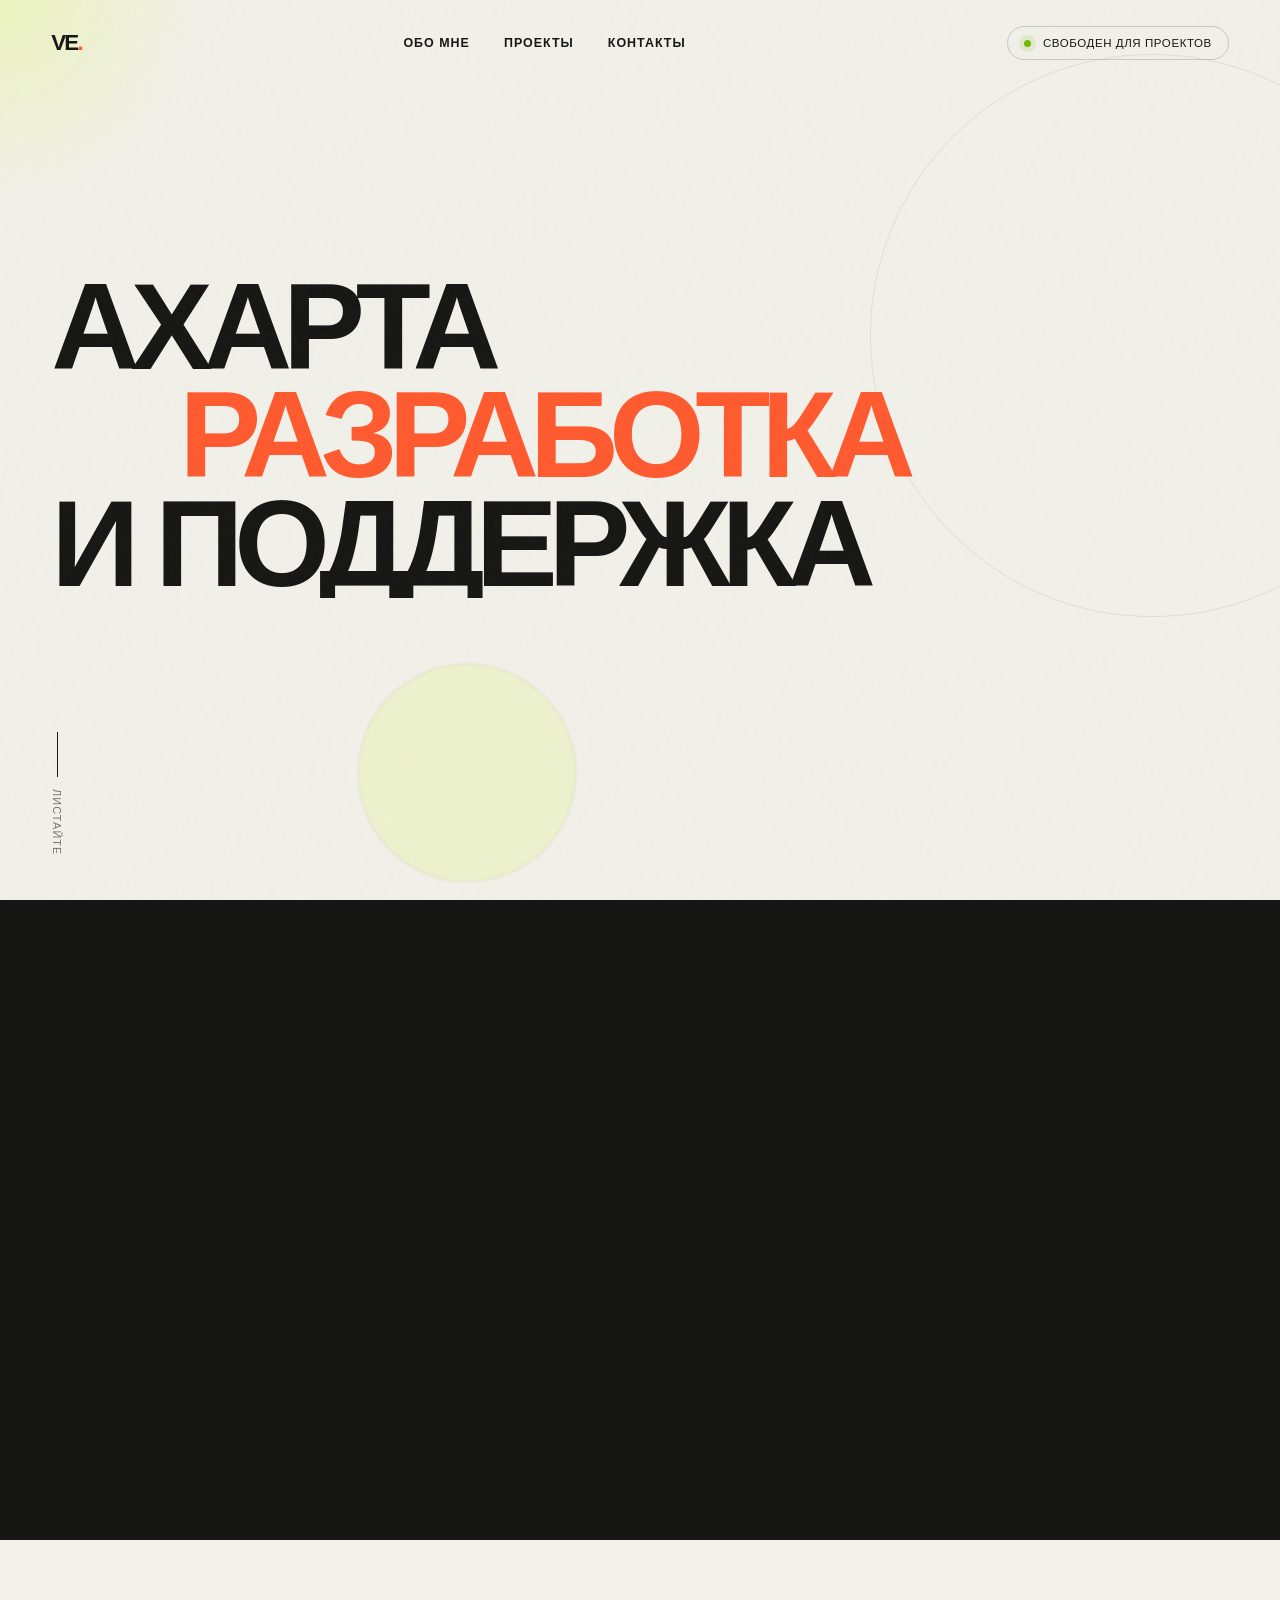
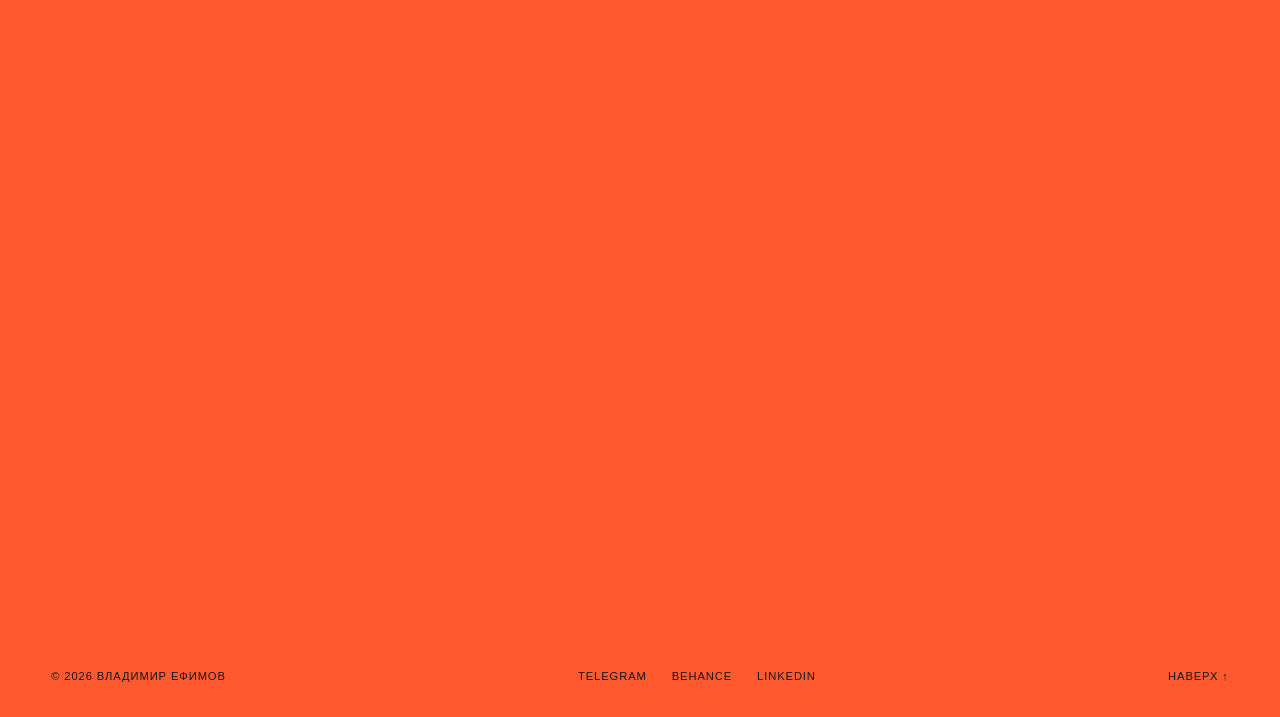
==== index.html @ 21f36f35 "Simplify portfolio copy" ====
<!doctype html>
<html lang="ru">
  <head>
    <meta charset="UTF-8" />
    <meta name="viewport" content="width=device-width, initial-scale=1.0" />
    <meta
      name="description"
      content="Сайт Владимира Ефимова о разработке, настройке и поддержке Axapta версий от 3.0 до 2009."
    />
    <title>Владимир Ефимов — специалист по Axapta</title>
    <link rel="stylesheet" href="styles.css" />
  </head>
  <body>
    <div class="noise" aria-hidden="true"></div>
    <div class="cursor-glow" aria-hidden="true"></div>

    <header class="site-header">
      <a class="logo" href="#top" aria-label="На главную">VE<span>.</span></a>
      <nav class="nav" aria-label="Основная навигация">
        <a href="#about">Обо мне</a>
        <a href="#work">Проекты</a>
        <a href="#contact">Контакты</a>
      </nav>
      <a class="status" href="#contact"><i></i> Свободен для проектов</a>
    </header>

    <main>
      <section class="hero" id="top">
        <div class="hero-orbit orbit-one" aria-hidden="true"></div>
        <div class="hero-orbit orbit-two" aria-hidden="true"></div>
        <p class="eyebrow reveal">Работаю с Axapta 3.0—2009</p>
        <h1 class="hero-title" aria-label="Разработка и поддержка Axapta">
          <span class="title-line"><span>AXAPTA</span></span>
          <span class="title-line accent-line"><span>РАЗРАБОТКА</span></span>
          <span class="title-line"><span>И ПОДДЕРЖКА</span></span>
        </h1>
        <div class="hero-bottom reveal">
          <p>
            Помогаю настроить Axapta под задачи компании: разбираюсь в
            требованиях, дорабатываю систему и поддерживаю её после запуска.
          </p>
          <a class="round-link magnetic" href="#work" aria-label="Смотреть проекты">
            <span>Смотреть<br />проекты</span>
            <b>↘</b>
          </a>
        </div>
        <div class="scroll-note" aria-hidden="true"><span></span> Листайте</div>
      </section>

      <section class="about section" id="about">
        <div class="section-label reveal"><span>01</span> Обо мне</div>
        <div class="about-grid">
          <h2 class="reveal">Помогаю работать<br />с <em>Axapta</em>.</h2>
          <div class="about-copy reveal">
            <p>
              Я Владимир Ефимов. Программирую, настраиваю и поддерживаю Axapta —
              от версии 3.0 до Microsoft Dynamics AX 2009. Могу разобраться в
              требованиях, внести изменения и помочь с запуском.
            </p>
            <div class="stats">
              <div><strong data-count="3">0</strong><span>направления работы</span></div>
              <div><strong data-count="3">0</strong><span>версии Axapta</span></div>
              <div><strong data-count="20">0</strong><span>лет опыта</span></div>
            </div>
          </div>
        </div>
      </section>

      <section class="work section" id="work">
        <div class="section-label reveal"><span>02</span> Проекты</div>
        <div class="projects">
          <a class="project project-dark reveal" href="axapta-3.html" aria-label="Открыть страницу проекта Axapta 3.0">

            <div class="project-top"><span>01 / 03</span><span>Внедрение · Производство</span></div>
            <div class="project-visual visual-aurora" aria-hidden="true">
              <div class="aurora-sphere"></div>
              <p>AXAPTA 3.0</p>
                Внедрение в компании по сборке компьютеров: расчёты с клиентами
                и поставщиками, склад, финансы и производство. Перенос данных из
                прежней корпоративной системы, настройка Axapta и прав доступа.
            </div>
          </a>

          <a class="project project-light reveal" href="axapta-4.html" aria-label="Открыть страницу проекта Axapta 4.0">
            <div class="project-top"><span>02 / 03</span><span>Доработка · Розничная торговля</span></div>
            <div class="project-visual visual-mono" aria-hidden="true">
              <div class="mono-card">X++</div>
              <div class="mono-ring"></div>
              <p>AXAPTA<br />4.0</p>
            </div>
            <div class="project-info">
              <h3>Axapta 4.0</h3>
              <p>Доработка системы и обмен данными с магазинами и сайтами.</p>
              <span class="project-arrow" aria-hidden="true">↗</span>
            </div>
          </a>

          <a class="project project-acid reveal" href="dynamics-ax-2009.html" aria-label="Открыть страницу проекта Dynamics AX 2009">
            <div class="project-top"><span>03 / 03</span><span>Внедрение · Поставка оборудования</span></div>
            <div class="project-visual visual-pulse" aria-hidden="true">
              <div class="pulse-lines"></div>
              <p>DYNAMICS<br />AX 2009</p>
            </div>
            <div class="project-info">
              <h3>Dynamics AX 2009</h3>
              <p>Запуск системы, настройка доступа и поддержка пользователей.</p>
              <span class="project-arrow" aria-hidden="true">↗</span>
            </div>
          </a>
        </div>
      </section>

      <section class="services section">
        <div class="section-label reveal"><span>03</span> Что я делаю</div>
        <div class="service-list">
          <div class="service reveal"><span>01</span><h3>Разработка</h3><p>Дорабатываю Axapta, настраиваю обмен данными и поддерживаю код.</p><b>✦</b></div>
          <div class="service reveal"><span>02</span><h3>Настройка</h3><p>Настраиваю Axapta под процессы компании.</p><b>✦</b></div>
          <div class="service reveal"><span>03</span><h3>Анализ</h3><p>Собираю требования и предлагаю понятный план работы.</p><b>✦</b></div>

        </div>
      </section>

      <section class="contact section" id="contact">
        <p class="eyebrow reveal">Нужна помощь с Axapta?</p>
        <h2 class="reveal">ДАВАЙТЕ<br /><em>ОБСУДИМ</em> ЗАДАЧУ</h2>
        <a class="contact-link magnetic reveal" href="mailto:wef2000@mail.ru">
          wef2000@mail.ru <span>↗</span>
        </a>
        <footer>
          <span>© 2026 Владимир Ефимов</span>
          <div><a href="#">Telegram</a><a href="#">Behance</a><a href="#">LinkedIn</a></div>
          <a href="#top">Наверх ↑</a>
        </footer>
      </section>
    </main>

    <script src="script.js"></script>
  </body>
</html>
---- styles.css ----
:root {
  --ink: #161714;
  --paper: #f1f0e9;
  --muted: #77786f;
  --acid: #d8ff35;
  --orange: #ff5a2f;
  --line: rgba(22, 23, 20, 0.18);
}

* { box-sizing: border-box; }
html { scroll-behavior: smooth; overflow-x: hidden; }
body {
  margin: 0;
  background: var(--paper);
  color: var(--ink);
  font-family: Arial, Helvetica, sans-serif;
  overflow-x: hidden;
}

a { color: inherit; text-decoration: none; }
.noise {
  position: fixed; inset: 0; z-index: 20; pointer-events: none; opacity: .05;
  background-image: url("data:image/svg+xml,%3Csvg viewBox='0 0 180 180' xmlns='http://www.w3.org/2000/svg'%3E%3Cfilter id='n'%3E%3CfeTurbulence type='fractalNoise' baseFrequency='.9' numOctaves='4' stitchTiles='stitch'/%3E%3C/filter%3E%3Crect width='100%25' height='100%25' filter='url(%23n)' opacity='.55'/%3E%3C/svg%3E");
}
.cursor-glow {
  position: fixed; width: 420px; height: 420px; border-radius: 50%; z-index: -1;
  background: radial-gradient(circle, rgba(216,255,53,.24), transparent 68%);
  transform: translate(-50%, -50%); pointer-events: none; transition: opacity .3s;
}

.site-header {
  position: absolute; z-index: 10; top: 0; left: 0; width: 100%; padding: 26px 4vw;
  display: flex; justify-content: space-between; align-items: center;
}
.logo { font: 600 1.4rem "Arial Black", Arial, sans-serif; letter-spacing: -.08em; }
.logo span { color: var(--orange); }
.nav { display: flex; gap: 34px; font-size: .78rem; font-weight: 600; text-transform: uppercase; letter-spacing: .08em; }
.nav a { position: relative; }
.nav a::after { content: ""; position: absolute; left: 0; bottom: -5px; width: 100%; height: 1px; background: currentColor; transform: scaleX(0); transform-origin: right; transition: transform .35s; }
.nav a:hover::after { transform: scaleX(1); transform-origin: left; }
.status { padding: 10px 16px; border: 1px solid var(--line); border-radius: 100px; font-size: .72rem; text-transform: uppercase; letter-spacing: .05em; }
.status i { display: inline-block; width: 7px; height: 7px; margin-right: 8px; border-radius: 50%; background: #74b900; box-shadow: 0 0 0 5px rgba(116,185,0,.12); animation: blink 2s infinite; }

.hero { min-height: 100vh; padding: 155px 4vw 50px; display: flex; flex-direction: column; justify-content: center; position: relative; isolation: isolate; }
.eyebrow { margin: 0 0 28px; font-size: .73rem; font-weight: 700; text-transform: uppercase; letter-spacing: .18em; }
.hero-title { margin: 0; font: 600 clamp(3.6rem, 9.6vw, 10rem)/.88 "Arial Black", Arial, sans-serif; letter-spacing: -.075em; }
.title-line { display: block; overflow: hidden; }
.title-line > span { display: block; animation: titleIn 1s cubic-bezier(.16,1,.3,1) both; }
.title-line:nth-child(2) > span { animation-delay: .12s; }
.title-line:nth-child(3) > span { animation-delay: .24s; }
.accent-line { color: var(--orange); padding-left: 10vw; }
.hero-bottom { display: grid; grid-template-columns: 1fr auto; align-items: end; margin-top: 35px; padding-left: 44%; }
.hero-bottom > p { max-width: 460px; margin: 0; font-size: clamp(.95rem, 1.35vw, 1.25rem); line-height: 1.65; color: #51524c; }
.round-link { width: 140px; height: 140px; margin-left: 40px; padding: 24px; display: flex; flex-direction: column; justify-content: space-between; background: var(--acid); border-radius: 50%; font-size: .75rem; font-weight: 700; text-transform: uppercase; transition: transform .3s, border-radius .4s; }
.round-link:hover { border-radius: 35%; transform: rotate(-8deg); }
.round-link b { align-self: flex-end; font-size: 1.5rem; }
.scroll-note { position: absolute; left: 4vw; bottom: 45px; display: flex; align-items: center; gap: 12px; color: var(--muted); font-size: .68rem; text-transform: uppercase; letter-spacing: .1em; writing-mode: vertical-rl; }
.scroll-note span { width: 1px; height: 45px; background: var(--ink); animation: scrollLine 2s infinite; }
.hero-orbit { position: absolute; z-index: -1; border: 1px solid rgba(22,23,20,.08); border-radius: 50%; }
.orbit-one { width: 44vw; height: 44vw; right: -12vw; top: 6vh; animation: float 8s ease-in-out infinite; }
.orbit-two { width: 17vw; height: 17vw; left: 28vw; bottom: 2vh; background: rgba(216,255,53,.15); filter: blur(1px); animation: float 6s ease-in-out infinite reverse; }

.section { padding: 120px 4vw; }
.section-label { display: flex; gap: 18px; align-items: center; margin-bottom: 80px; font-size: .72rem; font-weight: 700; text-transform: uppercase; letter-spacing: .14em; }
.section-label::after { content: ""; height: 1px; flex: 1; background: var(--line); }
.section-label span { color: var(--orange); }
.about { background: var(--ink); color: var(--paper); }
.about .section-label::after { background: rgba(255,255,255,.18); }
.about-grid { display: grid; grid-template-columns: 1.2fr .8fr; gap: 8vw; align-items: end; }
.about h2 { margin: 0; font: 500 clamp(2.8rem, 6vw, 6.5rem)/1.05 "Arial Black", Arial, sans-serif; letter-spacing: -.06em; }
.about h2 em, .contact h2 em { color: var(--acid); font-style: normal; }
.about-copy > p { color: #b9bab3; font-size: 1.05rem; line-height: 1.8; }
.stats { display: grid; grid-template-columns: repeat(3, 1fr); gap: 20px; margin-top: 55px; padding-top: 30px; border-top: 1px solid rgba(255,255,255,.15); }
.stats strong { display: block; font: 500 clamp(2rem, 3.3vw, 3.4rem) "Arial Black", Arial, sans-serif; }
.stats strong::after { content: "+"; color: var(--acid); }
.stats span { color: #898a83; font-size: .7rem; text-transform: uppercase; }

.projects { display: grid; grid-template-columns: repeat(3, minmax(0, 1fr)); gap: 2vw; align-items: stretch; }
.project { padding: 22px; min-height: 600px; display: flex; flex-direction: column; transition: transform .5s cubic-bezier(.2,.8,.2,1); }
.project:hover { transform: translateY(-12px); }
.project-dark { background: #22262b; color: white; }
.project-light { background: #dddcd4; }
.project-acid { background: var(--acid); }
.project-top { display: flex; justify-content: space-between; font-size: .65rem; text-transform: uppercase; letter-spacing: .1em; opacity: .65; }
.project-visual { flex: 1; min-height: 330px; position: relative; display: grid; place-items: center; overflow: hidden; }
.visual-aurora { perspective: 700px; }
.aurora-sphere { width: 120px; height: 120px; border-radius: 50%; background: radial-gradient(circle at 33% 28%, #fff, #ad8cff 18%, #30296c 55%, #080b13 75%); box-shadow: 0 0 40px #6047a7; animation: sphere 7s ease-in-out infinite; }
.visual-aurora p { position: absolute; font: 500 clamp(1rem, 2vw, 2rem) "Arial Black", Arial, sans-serif; letter-spacing: .24em; mix-blend-mode: difference; }
.visual-mono { background: linear-gradient(135deg, transparent 50%, rgba(0,0,0,.04) 50%); }
.mono-card { width: 90px; height: 125px; display: grid; place-items: center; background: var(--ink); color: var(--paper); font: 500 2.5rem "Arial Black", Arial, sans-serif; transform: rotate(-8deg); box-shadow: 10px 10px 0 rgba(0,0,0,.08); transition: transform .6s; }
.project:hover .mono-card { transform: rotate(3deg) scale(1.05); }
.mono-ring { position: absolute; width: 145px; height: 145px; border: 1px solid var(--ink); border-radius: 50%; }
.visual-mono p { position: absolute; right: 8%; bottom: 5%; font: 600 .5rem/1.2 "Arial Black", Arial, sans-serif; text-align: right; }
.pulse-lines { position: absolute; inset: 8%; background: repeating-radial-gradient(ellipse at center, transparent 0 9px, var(--ink) 10px 12px); animation: pulse 5s linear infinite; }
.visual-pulse p { position: relative; z-index: 1; padding: 20px; background: var(--acid); font: 600 clamp(3rem, 8vw, 8rem)/.82 "Arial Black", Arial, sans-serif; letter-spacing: -.08em; text-align: center; }
.project-info { display: grid; grid-template-columns: 1fr auto; gap: 12px 25px; align-items: end; padding-top: 20px; border-top: 1px solid currentColor; }
.project-info h3 { margin: 0; font: 500 1.15rem "Arial Black", Arial, sans-serif; }
.project-info p { grid-column: 1 / -1; max-width: 320px; margin: 0; font-size: .8rem; line-height: 1.55; opacity: .65; }
.project-arrow { font-size: 1.8rem; transition: transform .3s; }
.project:hover .project-arrow { transform: rotate(45deg); }

.detail-page { min-height: 100vh; padding: 150px 4vw 60px; display: flex; flex-direction: column; }
.detail-back { align-self: flex-start; margin-bottom: 12vh; font-size: .75rem; font-weight: 700; text-transform: uppercase; letter-spacing: .12em; }
.detail-back:hover { color: var(--orange); }
.detail-page h1 { max-width: 1100px; margin: 0; font: 600 clamp(4rem, 11vw, 11rem)/.86 "Arial Black", Arial, sans-serif; letter-spacing: -.075em; }
.detail-page h1 span { display: block; color: var(--orange); }
.detail-placeholder { max-width: 570px; margin: auto 0 0 auto; padding-top: 80px; color: var(--muted); font-size: 1.05rem; line-height: 1.7; }
.detail-tasks { width: min(100%, 900px); margin: 100px 0 0 auto; }
.detail-tasks h2 { margin: 0 0 32px; font: 600 clamp(2rem, 4vw, 4rem)/1 "Arial Black", Arial, sans-serif; letter-spacing: -.045em; }
.detail-tasks ul { margin: 0; padding: 0; list-style: none; counter-reset: project-task; }
.detail-tasks li { position: relative; padding: 24px 0 24px 72px; border-top: 1px solid var(--line); color: var(--muted); font-size: 1.05rem; line-height: 1.7; counter-increment: project-task; }
.detail-tasks li:last-child { border-bottom: 1px solid var(--line); }
.detail-tasks li::before { position: absolute; top: 27px; left: 0; color: var(--orange); font-size: .72rem; font-weight: 700; letter-spacing: .12em; content: "0" counter(project-task); }

.services { padding-top: 40px; }
.service { display: grid; grid-template-columns: 70px 1fr 1fr auto; gap: 30px; align-items: center; padding: 34px 0; border-bottom: 1px solid var(--line); }
.service > span { color: var(--orange); font-size: .7rem; }
.service h3 { margin: 0; font: 500 clamp(1.5rem, 3vw, 3rem) "Arial Black", Arial, sans-serif; letter-spacing: -.04em; }
.service p { color: var(--muted); }
.service b { font-size: 1.5rem; transition: transform .5s; }
.service:hover b { transform: rotate(180deg) scale(1.3); color: var(--orange); }

.contact { min-height: 90vh; padding-bottom: 35px; display: flex; flex-direction: column; justify-content: center; background: var(--orange); color: var(--ink); }
.contact h2 { margin: 0 0 60px; font: 600 clamp(3rem, 8.8vw, 9rem)/.9 "Arial Black", Arial, sans-serif; letter-spacing: -.075em; }
.contact h2 em { color: var(--paper); }
.contact-link { display: flex; justify-content: space-between; align-items: center; padding: 25px 0; border-bottom: 2px solid var(--ink); font-size: clamp(1.1rem, 2.2vw, 2.2rem); }
.contact-link span { font-size: 1.5em; transition: transform .3s; }
.contact-link:hover span { transform: rotate(45deg); }
footer { display: flex; justify-content: space-between; gap: 30px; margin-top: auto; padding-top: 90px; font-size: .7rem; text-transform: uppercase; letter-spacing: .08em; }
footer div { display: flex; gap: 25px; }

.reveal { opacity: 0; transform: translateY(35px); transition: opacity .8s ease, transform .8s cubic-bezier(.16,1,.3,1); }
.reveal.visible { opacity: 1; transform: translateY(0); }

@keyframes titleIn { from { transform: translateY(110%); } to { transform: translateY(0); } }
@keyframes blink { 50% { opacity: .4; } }
@keyframes scrollLine { 0% { transform: scaleY(0); transform-origin: top; } 45% { transform: scaleY(1); transform-origin: top; } 55% { transform: scaleY(1); transform-origin: bottom; } 100% { transform: scaleY(0); transform-origin: bottom; } }
@keyframes float { 50% { transform: translateY(30px) rotate(8deg); } }
@keyframes sphere { 50% { transform: rotateY(30deg) translateY(-18px); filter: hue-rotate(40deg); } }
@keyframes pulse { 50% { transform: scale(.86) rotate(4deg); } }

@media (max-width: 820px) {
  .site-header { padding-top: 20px; }
  .nav { display: none; }
  .status { font-size: .58rem; }
  .hero { padding-top: 130px; min-height: 780px; }
  .hero-title { font-size: clamp(3.15rem, 14vw, 6rem); }
  .accent-line { padding-left: 0; }
  .hero-bottom { padding-left: 15%; grid-template-columns: 1fr; }
  .round-link { width: 110px; height: 110px; margin: 30px 0 0 auto; padding: 18px; }
  .scroll-note { display: none; }
  .section { padding: 85px 5vw; }
  .section-label { margin-bottom: 50px; }
  .about-grid, .projects { grid-template-columns: 1fr; }
  .about-copy { margin-top: 40px; }
  .project { min-height: 560px; }
  .project-info { grid-template-columns: 1fr auto; }
  .project-info p { display: none; }
  .service { grid-template-columns: 40px 1fr auto; gap: 15px; }
  .service p { display: none; }
  footer { flex-direction: column; }
}

@media (prefers-reduced-motion: reduce) {
  *, *::before, *::after { animation-duration: .01ms !important; animation-iteration-count: 1 !important; scroll-behavior: auto !important; }
  .reveal { opacity: 1; transform: none; }
  .cursor-glow { display: none; }
}
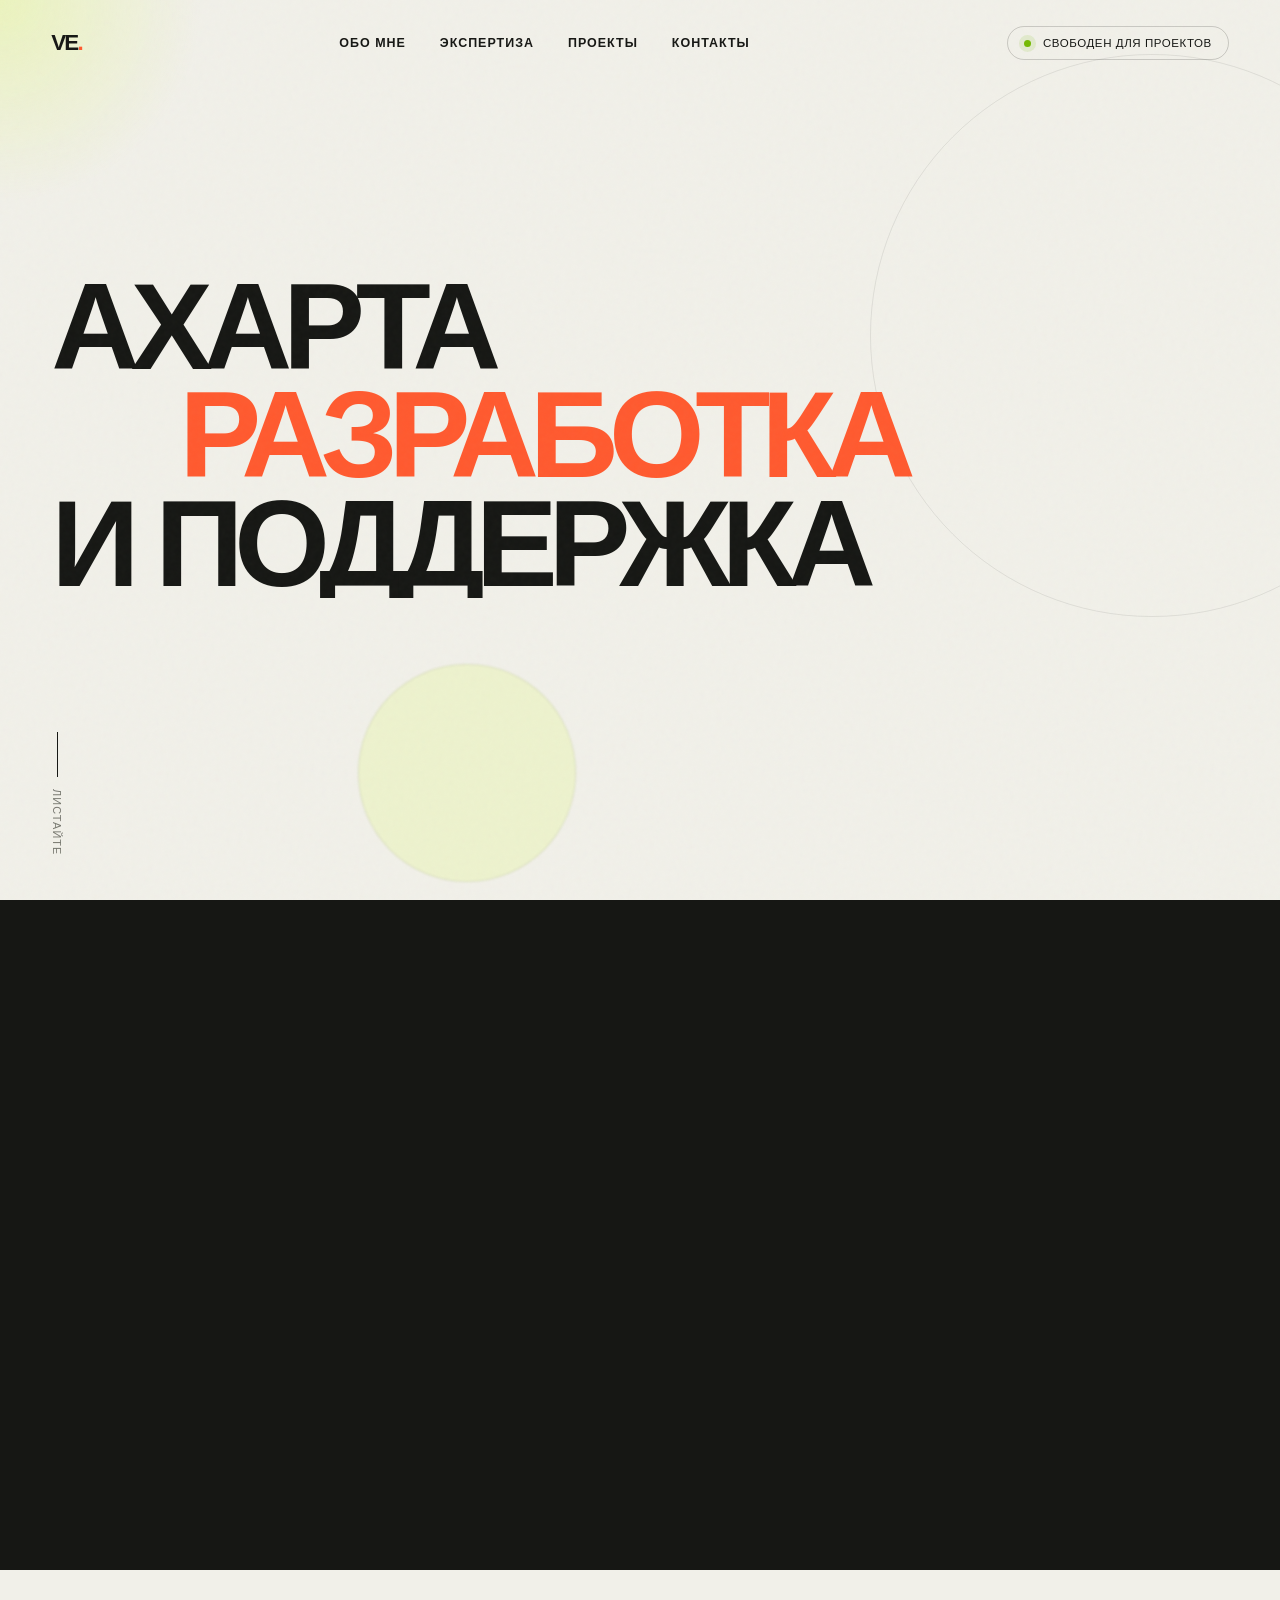
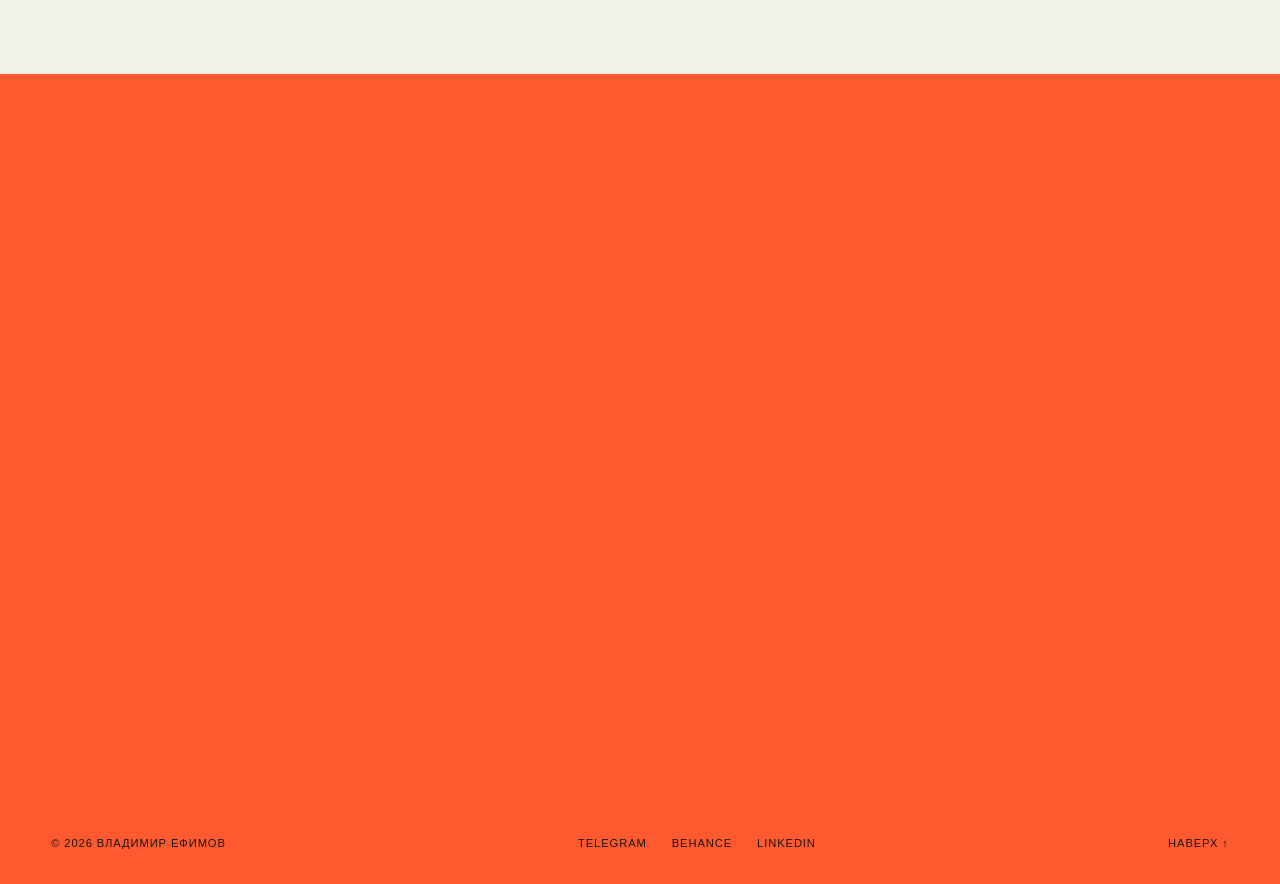
==== commit 3dd69250: "Adapt professional profile content across site" ====
--- a/index.html
+++ b/index.html
@@ -18,6 +18,7 @@
       <a class="logo" href="#top" aria-label="На главную">VE<span>.</span></a>
       <nav class="nav" aria-label="Основная навигация">
         <a href="#about">Обо мне</a>
+        <a href="expertise.html">Экспертиза</a>
         <a href="#work">Проекты</a>
         <a href="#contact">Контакты</a>
       </nav>
@@ -36,8 +37,8 @@
         </h1>
         <div class="hero-bottom reveal">
           <p>
-            Помогаю настроить Axapta под задачи компании: разбираюсь в
-            требованиях, дорабатываю систему и поддерживаю её после запуска.
+            Разрабатываю на X++, интегрирую Axapta с внешними системами и
+            поддерживаю работающие ERP-решения — от анализа до внедрения.
           </p>
           <a class="round-link magnetic" href="#work" aria-label="Смотреть проекты">
             <span>Смотреть<br />проекты</span>
@@ -53,14 +54,15 @@
           <h2 class="reveal">Помогаю работать<br />с <em>Axapta</em>.</h2>
           <div class="about-copy reveal">
             <p>
-              Я Владимир Ефимов. Программирую, настраиваю и поддерживаю Axapta —
-              от версии 3.0 до Microsoft Dynamics AX 2009. Могу разобраться в
-              требованиях, внести изменения и помочь с запуском.
+              Я Владимир Ефимов, разработчик Microsoft Dynamics AX / Axapta с
+              опытом более 20 лет. Специализируюсь на X++, Axapta 3.0 и 4.0,
+              Dynamics AX 2009: дорабатываю бизнес-логику, создаю интеграции и
+              сопровождаю корпоративные ERP-системы.
             </p>
             <div class="stats">
-              <div><strong data-count="3">0</strong><span>направления работы</span></div>
+              <div><strong data-count="20" data-suffix="+">0</strong><span>лет в ERP-разработке</span></div>
               <div><strong data-count="3">0</strong><span>версии Axapta</span></div>
-              <div><strong data-count="20">0</strong><span>лет опыта</span></div>
+              <div><strong data-count="4">0</strong><span>этапа работы</span></div>
             </div>
           </div>
         </div>
@@ -75,9 +77,11 @@
             <div class="project-visual visual-aurora" aria-hidden="true">
               <div class="aurora-sphere"></div>
               <p>AXAPTA 3.0</p>
-                Внедрение в компании по сборке компьютеров: расчёты с клиентами
-                и поставщиками, склад, финансы и производство. Перенос данных из
-                прежней корпоративной системы, настройка Axapta и прав доступа.
+            </div>
+            <div class="project-info">
+              <h3>Axapta 3.0</h3>
+              <p>Внедрение ERP: финансы, склад, производство и перенос данных.</p>
+              <span class="project-arrow" aria-hidden="true">↗</span>
             </div>
           </a>
 
@@ -113,9 +117,10 @@
       <section class="services section">
         <div class="section-label reveal"><span>03</span> Что я делаю</div>
         <div class="service-list">
-          <div class="service reveal"><span>01</span><h3>Разработка</h3><p>Дорабатываю Axapta, настраиваю обмен данными и поддерживаю код.</p><b>✦</b></div>
-          <div class="service reveal"><span>02</span><h3>Настройка</h3><p>Настраиваю Axapta под процессы компании.</p><b>✦</b></div>
-          <div class="service reveal"><span>03</span><h3>Анализ</h3><p>Собираю требования и предлагаю понятный план работы.</p><b>✦</b></div>
+          <div class="service reveal"><span>01</span><h3>Разработка на X++</h3><p>Дорабатываю бизнес-логику и поддерживаю существующий код.</p><b>✦</b></div>
+          <div class="service reveal"><span>02</span><h3>Интеграции</h3><p>Настраиваю обмен с сайтами, учётными системами и внешними сервисами.</p><b>✦</b></div>
+          <div class="service reveal"><span>03</span><h3>Анализ и поддержка</h3><p>Уточняю требования, диагностирую проблемы и сопровождаю пользователей.</p><b>✦</b></div>
+          <a class="expertise-link reveal" href="expertise.html">Подробнее об экспертизе <span>↗</span></a>
 
         </div>
       </section>
--- a/styles.css
+++ b/styles.css
@@ -72,7 +72,7 @@
 .about-copy > p { color: #b9bab3; font-size: 1.05rem; line-height: 1.8; }
 .stats { display: grid; grid-template-columns: repeat(3, 1fr); gap: 20px; margin-top: 55px; padding-top: 30px; border-top: 1px solid rgba(255,255,255,.15); }
 .stats strong { display: block; font: 500 clamp(2rem, 3.3vw, 3.4rem) "Arial Black", Arial, sans-serif; }
-.stats strong::after { content: "+"; color: var(--acid); }
+.stats strong::after { content: attr(data-suffix); color: var(--acid); }
 .stats span { color: #898a83; font-size: .7rem; text-transform: uppercase; }
 
 .projects { display: grid; grid-template-columns: repeat(3, minmax(0, 1fr)); gap: 2vw; align-items: stretch; }
@@ -105,6 +105,7 @@
 .detail-page h1 { max-width: 1100px; margin: 0; font: 600 clamp(4rem, 11vw, 11rem)/.86 "Arial Black", Arial, sans-serif; letter-spacing: -.075em; }
 .detail-page h1 span { display: block; color: var(--orange); }
 .detail-placeholder { max-width: 570px; margin: auto 0 0 auto; padding-top: 80px; color: var(--muted); font-size: 1.05rem; line-height: 1.7; }
+.project-scope { max-width: 570px; margin: 28px 0 0 auto; color: var(--ink); font-size: .72rem; font-weight: 700; line-height: 1.7; text-transform: uppercase; letter-spacing: .1em; }
 .detail-tasks { width: min(100%, 900px); margin: 100px 0 0 auto; }
 .detail-tasks h2 { margin: 0 0 32px; font: 600 clamp(2rem, 4vw, 4rem)/1 "Arial Black", Arial, sans-serif; letter-spacing: -.045em; }
 .detail-tasks ul { margin: 0; padding: 0; list-style: none; counter-reset: project-task; }
@@ -119,6 +120,16 @@
 .service p { color: var(--muted); }
 .service b { font-size: 1.5rem; transition: transform .5s; }
 .service:hover b { transform: rotate(180deg) scale(1.3); color: var(--orange); }
+.expertise-link { display: flex; justify-content: space-between; margin-top: 42px; padding: 24px 0; border-bottom: 2px solid var(--ink); font-weight: 700; text-transform: uppercase; letter-spacing: .08em; }
+.expertise-link span, .expertise-cta span { font-size: 1.4rem; }
+
+.expertise-page .eyebrow { margin-bottom: 20px; }
+.expertise-grid { display: grid; grid-template-columns: repeat(2, 1fr); gap: 1px; margin-top: 100px; background: var(--line); border: 1px solid var(--line); }
+.expertise-grid article { min-height: 310px; padding: 42px; background: var(--paper); }
+.expertise-grid article > span { color: var(--orange); font-size: .72rem; font-weight: 700; letter-spacing: .12em; }
+.expertise-grid h2 { margin: 55px 0 18px; font: 600 clamp(1.7rem, 3vw, 3rem)/1 "Arial Black", Arial, sans-serif; letter-spacing: -.045em; }
+.expertise-grid p { max-width: 520px; margin: 0; color: var(--muted); font-size: 1rem; line-height: 1.7; }
+.expertise-cta { display: flex; justify-content: space-between; margin-top: 70px; padding: 28px 0; border-bottom: 2px solid var(--ink); font: 600 clamp(1.5rem, 3vw, 3rem) "Arial Black", Arial, sans-serif; }
 
 .contact { min-height: 90vh; padding-bottom: 35px; display: flex; flex-direction: column; justify-content: center; background: var(--orange); color: var(--ink); }
 .contact h2 { margin: 0 0 60px; font: 600 clamp(3rem, 8.8vw, 9rem)/.9 "Arial Black", Arial, sans-serif; letter-spacing: -.075em; }
@@ -158,6 +169,9 @@
   .project-info p { display: none; }
   .service { grid-template-columns: 40px 1fr auto; gap: 15px; }
   .service p { display: none; }
+  .expertise-grid { grid-template-columns: 1fr; margin-top: 70px; }
+  .expertise-grid article { min-height: 0; padding: 30px; }
+  .expertise-grid h2 { margin-top: 35px; }
   footer { flex-direction: column; }
 }
 
